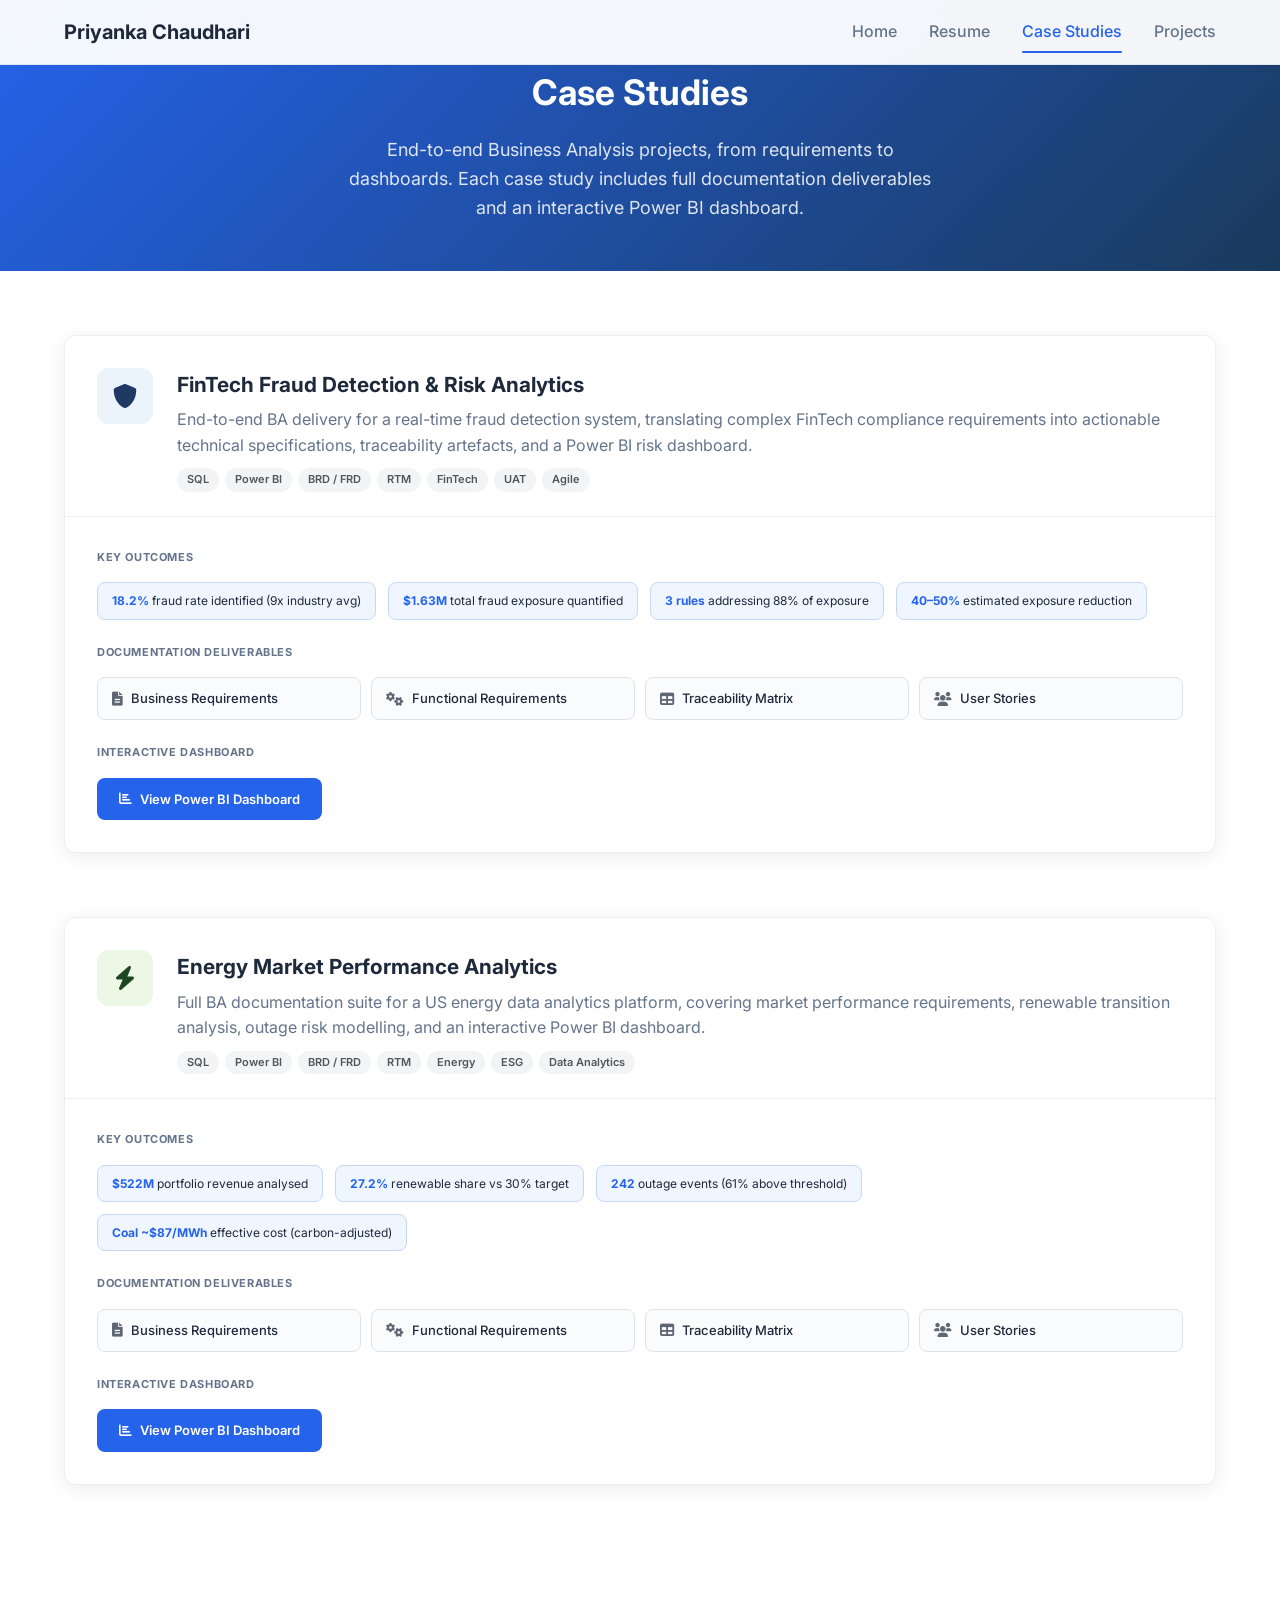
==== case-studies.html @ 2fd96d3e "Move projects to dedicated projects.html page, add to nav on all pages" ====
<!DOCTYPE html>
<html lang="en">
<head>
    <meta charset="UTF-8">
    <meta name="viewport" content="width=device-width, initial-scale=1.0">
    <title>Case Studies - Priyanka Chaudhari</title>
    <meta name="description" content="Business Analysis case studies by Priyanka Chaudhari: FinTech Fraud Detection and Energy Analytics Platform">

    <!-- Fonts -->
    <link href="https://fonts.googleapis.com/css2?family=Inter:wght@300;400;500;600;700&display=swap" rel="stylesheet">

    <!-- Icons -->
    <link href="https://cdnjs.cloudflare.com/ajax/libs/font-awesome/6.0.0/css/all.min.css" rel="stylesheet">

    <!-- Styles -->
    <link rel="stylesheet" href="css/style.css">

    <style>
        .case-studies-header {
            background: linear-gradient(135deg, var(--primary-color) 0%, #1a3a5c 100%);
            color: white;
            padding: var(--spacing-3xl) 0 var(--spacing-2xl);
            text-align: center;
        }
        .case-studies-header h1 { font-size: 2.2rem; font-weight: 700; margin-bottom: var(--spacing-md); }
        .case-studies-header p  { font-size: var(--font-size-lg); opacity: 0.85; max-width: 600px; margin: 0 auto; }

        .case-studies-grid {
            padding: var(--spacing-3xl) 0;
        }

        .case-card {
            background: white;
            border-radius: 12px;
            box-shadow: 0 4px 20px rgba(0,0,0,0.08);
            overflow: hidden;
            margin-bottom: var(--spacing-3xl);
            border: 1px solid #eee;
        }

        .case-card-header {
            padding: var(--spacing-xl) var(--spacing-xl) var(--spacing-lg);
            border-bottom: 1px solid #f0f0f0;
            display: flex;
            align-items: flex-start;
            gap: var(--spacing-lg);
        }

        .case-icon {
            width: 56px;
            height: 56px;
            border-radius: 12px;
            display: flex;
            align-items: center;
            justify-content: center;
            font-size: 1.5rem;
            flex-shrink: 0;
        }
        .case-icon.blue  { background: #EBF3FB; color: #1F3864; }
        .case-icon.green { background: #EDF7E6; color: #1E4620; }

        .case-card-header-text h2 { font-size: 1.3rem; font-weight: 700; color: var(--text-primary); margin-bottom: 6px; }
        .case-card-header-text p  { font-size: var(--font-size-base); color: var(--text-secondary); line-height: 1.6; }

        .case-tags {
            display: flex;
            flex-wrap: wrap;
            gap: 6px;
            margin-top: 10px;
        }
        .case-tag {
            background: #f3f4f6;
            color: #555;
            font-size: 11px;
            font-weight: 600;
            padding: 3px 10px;
            border-radius: 20px;
        }

        .case-body {
            padding: var(--spacing-xl);
        }

        .case-section-title {
            font-size: 11px;
            font-weight: 700;
            text-transform: uppercase;
            letter-spacing: 0.6px;
            color: var(--text-secondary);
            margin-bottom: var(--spacing-md);
            margin-top: var(--spacing-lg);
        }
        .case-section-title:first-child { margin-top: 0; }

        .deliverables-grid {
            display: grid;
            grid-template-columns: repeat(auto-fit, minmax(160px, 1fr));
            gap: 10px;
            margin-bottom: var(--spacing-lg);
        }

        .deliverable-btn {
            display: flex;
            align-items: center;
            gap: 8px;
            padding: 10px 14px;
            border: 1.5px solid #dde3ea;
            border-radius: 8px;
            text-decoration: none;
            color: var(--text-primary);
            font-size: 13px;
            font-weight: 500;
            transition: all 0.2s;
            background: #fafbfc;
        }
        .deliverable-btn:hover {
            border-color: var(--primary-color);
            color: var(--primary-color);
            background: #f0f6ff;
            transform: translateY(-1px);
            box-shadow: 0 2px 8px rgba(0,0,0,0.08);
        }
        .deliverable-btn i { font-size: 14px; opacity: 0.7; }

        .dashboard-btn {
            display: inline-flex;
            align-items: center;
            gap: 8px;
            padding: 11px 22px;
            background: var(--primary-color);
            color: white;
            border-radius: 8px;
            text-decoration: none;
            font-size: 13px;
            font-weight: 600;
            transition: all 0.2s;
        }
        .dashboard-btn:hover {
            background: #1a3a5c;
            transform: translateY(-1px);
            box-shadow: 0 4px 12px rgba(0,0,0,0.15);
        }

        .outcome-row {
            display: flex;
            flex-wrap: wrap;
            gap: 12px;
            margin-bottom: var(--spacing-lg);
        }
        .outcome-chip {
            background: #f0f6ff;
            border: 1px solid #c5d8f5;
            border-radius: 8px;
            padding: 8px 14px;
            font-size: 12px;
            color: var(--text-primary);
        }
        .outcome-chip strong { color: var(--primary-color); }
    </style>
</head>
<body>
    <!-- Navigation -->
    <nav class="navbar">
        <div class="nav-container">
            <div class="nav-logo">
                <a href="index.html">Priyanka Chaudhari</a>
            </div>
            <div class="nav-menu" id="nav-menu">
                <a href="index.html" class="nav-link">Home</a>
                <a href="resume.html" class="nav-link">Resume</a>
                <a href="case-studies.html" class="nav-link active">Case Studies</a>
                <a href="projects.html" class="nav-link">Projects</a>

            </div>
            <div class="hamburger" id="hamburger">
                <span class="bar"></span>
                <span class="bar"></span>
                <span class="bar"></span>
            </div>
        </div>
    </nav>

    <!-- Header -->
    <section class="case-studies-header">
        <div class="container">
            <h1>Case Studies</h1>
            <p>End-to-end Business Analysis projects, from requirements to dashboards. Each case study includes full documentation deliverables and an interactive Power BI dashboard.</p>
        </div>
    </section>

    <!-- Case Studies -->
    <section class="case-studies-grid">
        <div class="container">

            <!-- Case Study 1: FinTech Fraud Detection -->
            <div class="case-card">
                <div class="case-card-header">
                    <div class="case-icon blue"><i class="fas fa-shield-alt"></i></div>
                    <div class="case-card-header-text">
                        <h2>FinTech Fraud Detection & Risk Analytics</h2>
                        <p>End-to-end BA delivery for a real-time fraud detection system, translating complex FinTech compliance requirements into actionable technical specifications, traceability artefacts, and a Power BI risk dashboard.</p>
                        <div class="case-tags">
                            <span class="case-tag">SQL</span>
                            <span class="case-tag">Power BI</span>
                            <span class="case-tag">BRD / FRD</span>
                            <span class="case-tag">RTM</span>
                            <span class="case-tag">FinTech</span>
                            <span class="case-tag">UAT</span>
                            <span class="case-tag">Agile</span>
                        </div>
                    </div>
                </div>
                <div class="case-body">
                    <div class="case-section-title">Key Outcomes</div>
                    <div class="outcome-row">
                        <div class="outcome-chip"><strong>18.2%</strong> fraud rate identified (9x industry avg)</div>
                        <div class="outcome-chip"><strong>$1.63M</strong> total fraud exposure quantified</div>
                        <div class="outcome-chip"><strong>3 rules</strong> addressing 88% of exposure</div>
                        <div class="outcome-chip"><strong>40–50%</strong> estimated exposure reduction</div>
                    </div>

                    <div class="case-section-title">Documentation Deliverables</div>
                    <div class="deliverables-grid">
                        <a href="projects/P1_BRD_FinTech_Fraud.html" class="deliverable-btn" target="_blank">
                            <i class="fas fa-file-alt"></i> Business Requirements
                        </a>
                        <a href="projects/P1_FRD_FinTech_Fraud.html" class="deliverable-btn" target="_blank">
                            <i class="fas fa-cogs"></i> Functional Requirements
                        </a>
                        <a href="projects/P1_RTM_FinTech_Fraud.html" class="deliverable-btn" target="_blank">
                            <i class="fas fa-table"></i> Traceability Matrix
                        </a>
                        <a href="projects/P1_UserStories_FinTech_Fraud.html" class="deliverable-btn" target="_blank">
                            <i class="fas fa-users"></i> User Stories
                        </a>
                    </div>

                    <div class="case-section-title">Interactive Dashboard</div>
                    <a href="projects/P1_Fraud_PowerBI_Dashboard.html" class="dashboard-btn" target="_blank">
                        <i class="fas fa-chart-bar"></i> View Power BI Dashboard
                    </a>
                </div>
            </div>

            <!-- Case Study 2: Energy Analytics -->
            <div class="case-card">
                <div class="case-card-header">
                    <div class="case-icon green"><i class="fas fa-bolt"></i></div>
                    <div class="case-card-header-text">
                        <h2>Energy Market Performance Analytics</h2>
                        <p>Full BA documentation suite for a US energy data analytics platform, covering market performance requirements, renewable transition analysis, outage risk modelling, and an interactive Power BI dashboard.</p>
                        <div class="case-tags">
                            <span class="case-tag">SQL</span>
                            <span class="case-tag">Power BI</span>
                            <span class="case-tag">BRD / FRD</span>
                            <span class="case-tag">RTM</span>
                            <span class="case-tag">Energy</span>
                            <span class="case-tag">ESG</span>
                            <span class="case-tag">Data Analytics</span>
                        </div>
                    </div>
                </div>
                <div class="case-body">
                    <div class="case-section-title">Key Outcomes</div>
                    <div class="outcome-row">
                        <div class="outcome-chip"><strong>$522M</strong> portfolio revenue analysed</div>
                        <div class="outcome-chip"><strong>27.2%</strong> renewable share vs 30% target</div>
                        <div class="outcome-chip"><strong>242</strong> outage events (61% above threshold)</div>
                        <div class="outcome-chip"><strong>Coal ~$87/MWh</strong> effective cost (carbon-adjusted)</div>
                    </div>

                    <div class="case-section-title">Documentation Deliverables</div>
                    <div class="deliverables-grid">
                        <a href="projects/P2_BRD_Energy_Analytics.html" class="deliverable-btn" target="_blank">
                            <i class="fas fa-file-alt"></i> Business Requirements
                        </a>
                        <a href="projects/P2_FRD_Energy_Analytics.html" class="deliverable-btn" target="_blank">
                            <i class="fas fa-cogs"></i> Functional Requirements
                        </a>
                        <a href="projects/P2_RTM_Energy_Analytics.html" class="deliverable-btn" target="_blank">
                            <i class="fas fa-table"></i> Traceability Matrix
                        </a>
                        <a href="projects/P2_UserStories_Energy_Analytics.html" class="deliverable-btn" target="_blank">
                            <i class="fas fa-users"></i> User Stories
                        </a>
                    </div>

                    <div class="case-section-title">Interactive Dashboard</div>
                    <a href="projects/P2_Energy_PowerBI_Dashboard.html" class="dashboard-btn" target="_blank">
                        <i class="fas fa-chart-bar"></i> View Power BI Dashboard
                    </a>
                </div>
            </div>

        </div>
    </section>

    <script src="js/script.js"></script>
</body>
</html>
---- css/style.css ----
/* Reset and Base Styles */
* {
    margin: 0;
    padding: 0;
    box-sizing: border-box;
}

:root {
    /* Colors */
    --primary-color: #2563eb;
    --primary-dark: #1d4ed8;
    --secondary-color: #64748b;
    --accent-color: #f59e0b;
    --text-primary: #1e293b;
    --text-secondary: #64748b;
    --text-muted: #94a3b8;
    --background: #ffffff;
    --background-alt: #f8fafc;
    --border-color: #e2e8f0;
    --success-color: #10b981;
    --error-color: #ef4444;
    
    /* Typography */
    --font-family: 'Inter', system-ui, -apple-system, sans-serif;
    --font-size-xs: 0.75rem;
    --font-size-sm: 0.875rem;
    --font-size-base: 1rem;
    --font-size-lg: 1.125rem;
    --font-size-xl: 1.25rem;
    --font-size-2xl: 1.5rem;
    --font-size-3xl: 1.875rem;
    --font-size-4xl: 2.25rem;
    --font-size-5xl: 3rem;
    
    /* Spacing */
    --spacing-xs: 0.5rem;
    --spacing-sm: 0.75rem;
    --spacing-md: 1rem;
    --spacing-lg: 1.5rem;
    --spacing-xl: 2rem;
    --spacing-2xl: 3rem;
    --spacing-3xl: 4rem;
    
    /* Layout */
    --container-max-width: 1200px;
    --border-radius: 0.5rem;
    --border-radius-lg: 1rem;
    --shadow-sm: 0 1px 2px rgba(0, 0, 0, 0.05);
    --shadow-md: 0 4px 6px rgba(0, 0, 0, 0.07);
    --shadow-lg: 0 10px 15px rgba(0, 0, 0, 0.1);
    --shadow-xl: 0 20px 25px rgba(0, 0, 0, 0.1);
    
    /* Transitions */
    --transition-fast: 0.15s ease-in-out;
    --transition-base: 0.25s ease-in-out;
    --transition-slow: 0.5s ease-in-out;
}

body {
    font-family: var(--font-family);
    font-size: var(--font-size-base);
    line-height: 1.6;
    color: var(--text-primary);
    background-color: var(--background);
}

/* Utility Classes */
.container {
    max-width: var(--container-max-width);
    margin: 0 auto;
    padding: 0 var(--spacing-lg);
}

.section-title {
    font-size: var(--font-size-3xl);
    font-weight: 700;
    color: var(--text-primary);
    margin-bottom: var(--spacing-xl);
    text-align: center;
}

.highlight {
    color: var(--primary-color);
}

/* Buttons */
.btn {
    display: inline-flex;
    align-items: center;
    gap: var(--spacing-xs);
    padding: var(--spacing-sm) var(--spacing-lg);
    font-size: var(--font-size-base);
    font-weight: 500;
    text-decoration: none;
    border: none;
    border-radius: var(--border-radius);
    cursor: pointer;
    transition: all var(--transition-base);
    text-align: center;
}

.btn-primary {
    background-color: var(--primary-color);
    color: white;
}

.btn-primary:hover {
    background-color: var(--primary-dark);
    transform: translateY(-1px);
    box-shadow: var(--shadow-md);
}

.btn-secondary {
    background-color: transparent;
    color: var(--primary-color);
    border: 2px solid var(--primary-color);
}

.btn-secondary:hover {
    background-color: var(--primary-color);
    color: white;
}

/* Navigation */
.navbar {
    position: fixed;
    top: 0;
    left: 0;
    right: 0;
    background: rgba(255, 255, 255, 0.95);
    backdrop-filter: blur(10px);
    border-bottom: 1px solid var(--border-color);
    z-index: 1000;
    padding: var(--spacing-md) 0;
}

.nav-container {
    max-width: var(--container-max-width);
    margin: 0 auto;
    padding: 0 var(--spacing-lg);
    display: flex;
    justify-content: space-between;
    align-items: center;
}

.nav-logo a {
    font-size: var(--font-size-xl);
    font-weight: 700;
    color: var(--text-primary);
    text-decoration: none;
}

.nav-menu {
    display: flex;
    gap: var(--spacing-xl);
}

.nav-link {
    color: var(--text-secondary);
    text-decoration: none;
    font-weight: 500;
    transition: color var(--transition-base);
    position: relative;
}

.nav-link:hover,
.nav-link.active {
    color: var(--primary-color);
}

.nav-link.active::after {
    content: '';
    position: absolute;
    bottom: -8px;
    left: 0;
    right: 0;
    height: 2px;
    background-color: var(--primary-color);
    border-radius: 1px;
}

.hamburger {
    display: none;
    flex-direction: column;
    cursor: pointer;
    gap: 4px;
}

.bar {
    width: 25px;
    height: 2px;
    background-color: var(--text-primary);
    transition: var(--transition-base);
}

/* Hero Section */
.hero {
    min-height: 100vh;
    display: flex;
    align-items: center;
    padding: var(--spacing-3xl) 0;
    background: linear-gradient(135deg, var(--background) 0%, var(--background-alt) 100%);
}

.hero-container {
    max-width: var(--container-max-width);
    margin: 0 auto;
    padding: 0 var(--spacing-lg);
    display: grid;
    grid-template-columns: 1fr 1fr;
    gap: var(--spacing-3xl);
    align-items: center;
}

.hero-title {
    font-size: var(--font-size-5xl);
    font-weight: 800;
    line-height: 1.1;
    margin-bottom: var(--spacing-lg);
}

.hero-subtitle {
    font-size: var(--font-size-xl);
    color: var(--text-secondary);
    margin-bottom: var(--spacing-lg);
}

.hero-description {
    font-size: var(--font-size-lg);
    color: var(--text-secondary);
    margin-bottom: var(--spacing-2xl);
    line-height: 1.7;
}

.hero-buttons {
    display: flex;
    gap: var(--spacing-lg);
}

.hero-image {
    display: flex;
    justify-content: center;
}

.profile-placeholder {
    width: 300px;
    height: 300px;
    background: linear-gradient(135deg, var(--primary-color), var(--accent-color));
    border-radius: 50%;
    display: flex;
    align-items: center;
    justify-content: center;
    font-size: 120px;
    color: white;
    box-shadow: var(--shadow-xl);
}

/* About Section */
.about {
    padding: var(--spacing-3xl) 0;
    background-color: var(--background-alt);
}

.about-content {
    display: grid;
    grid-template-columns: 2fr 1fr;
    gap: var(--spacing-3xl);
    margin-top: var(--spacing-xl);
}

.about-text p {
    font-size: var(--font-size-lg);
    color: var(--text-secondary);
    margin-bottom: var(--spacing-lg);
    line-height: 1.7;
}

.about-stats {
    display: flex;
    gap: var(--spacing-xl);
    margin-top: var(--spacing-xl);
    flex-wrap: wrap;
}

.about-stats .stat-item {
    text-align: center;
    min-width: 100px;
}

.about-stats .stat-number {
    font-size: 2.5rem;
    font-weight: 700;
    color: var(--primary-color);
    line-height: 1;
}

.about-stats .stat-label {
    font-size: var(--font-size-sm);
    color: var(--text-secondary);
    margin-top: 0.25rem;
}

.skills h3 {
    font-size: var(--font-size-xl);
    margin-bottom: var(--spacing-md);
    color: var(--text-primary);
}

.skill-tags {
    display: flex;
    flex-wrap: wrap;
    gap: var(--spacing-sm);
}

.skill-tag {
    background-color: var(--primary-color);
    color: white;
    padding: var(--spacing-xs) var(--spacing-md);
    border-radius: var(--border-radius);
    font-size: var(--font-size-base);
    font-weight: 500;
}

/* Featured Work Section */
.featured-work {
    padding: var(--spacing-3xl) 0;
}

.work-grid {
    display: grid;
    grid-template-columns: repeat(auto-fit, minmax(350px, 1fr));
    gap: var(--spacing-2xl);
    margin-top: var(--spacing-xl);
}

.work-item {
    background: var(--background);
    border-radius: var(--border-radius-lg);
    overflow: hidden;
    box-shadow: var(--shadow-md);
    transition: transform var(--transition-base);
}

.work-item:hover {
    transform: translateY(-4px);
    box-shadow: var(--shadow-xl);
}

.work-image {
    height: 200px;
    position: relative;
}

.work-placeholder {
    width: 100%;
    height: 100%;
    background: linear-gradient(135deg, var(--border-color), var(--background-alt));
    display: flex;
    align-items: center;
    justify-content: center;
    font-size: 40px;
    color: var(--text-muted);
}

.work-content {
    padding: var(--spacing-lg);
}

.work-content h3 {
    font-size: var(--font-size-xl);
    margin-bottom: var(--spacing-sm);
    color: var(--text-primary);
}

.work-content p {
    color: var(--text-secondary);
    line-height: 1.6;
}

/* Analytics Section */
.analytics {
    padding: var(--spacing-3xl) 0;
    background-color: var(--background);
}

.analytics-grid {
    display: grid;
    grid-template-columns: repeat(auto-fit, minmax(200px, 1fr));
    gap: var(--spacing-xl);
    margin-bottom: var(--spacing-3xl);
}

.stat-card {
    background: var(--background-alt);
    border-radius: var(--border-radius-lg);
    padding: var(--spacing-xl);
    text-align: center;
    box-shadow: var(--shadow-md);
    transition: transform var(--transition-base);
}

.stat-card:hover {
    transform: translateY(-2px);
    box-shadow: var(--shadow-lg);
}

.stat-number {
    font-size: var(--font-size-3xl);
    font-weight: 700;
    color: var(--primary-color);
    margin-bottom: var(--spacing-xs);
}

.stat-label {
    color: var(--text-secondary);
    font-size: var(--font-size-sm);
    font-weight: 500;
    text-transform: uppercase;
    letter-spacing: 0.5px;
}

.visitor-map {
    margin-top: var(--spacing-3xl);
}

.visitor-map h3 {
    text-align: center;
    margin-bottom: var(--spacing-xl);
    color: var(--text-primary);
}

.map-container {
    background: var(--background-alt);
    border-radius: var(--border-radius-lg);
    padding: var(--spacing-2xl);
    min-height: 400px;
    display: flex;
    align-items: center;
    justify-content: center;
}

.map-placeholder {
    text-align: center;
    color: var(--text-secondary);
}

.map-placeholder i {
    font-size: 4rem;
    margin-bottom: var(--spacing-lg);
    color: var(--primary-color);
}

.prd-link {
    color: var(--primary-color);
    text-decoration: none;
    font-weight: 500;
    font-size: var(--font-size-sm);
}

.prd-link:hover {
    text-decoration: underline;
}

.project-links {
    display: flex;
    flex-wrap: wrap;
    gap: 0.5rem;
    margin-top: 0.75rem;
}

/* Projects Section */
.projects {
    padding: var(--spacing-3xl) 0;
    background-color: var(--background);
}

.projects-grid {
    display: flex;
    flex-direction: column;
    gap: var(--spacing-2xl);
    margin-top: var(--spacing-xl);
}

.project-card {
    background: var(--background-alt);
    border-radius: var(--border-radius-lg);
    padding: var(--spacing-2xl);
    box-shadow: var(--shadow-md);
    border: 1px solid var(--border-color);
    transition: box-shadow var(--transition-base);
}

.project-card:hover {
    box-shadow: var(--shadow-xl);
}

.project-header {
    display: flex;
    align-items: flex-start;
    gap: var(--spacing-lg);
    margin-bottom: var(--spacing-lg);
}

.project-icon {
    flex-shrink: 0;
    width: 3rem;
    height: 3rem;
    background: var(--primary-color);
    border-radius: var(--border-radius);
    display: flex;
    align-items: center;
    justify-content: center;
    color: white;
    font-size: var(--font-size-xl);
}

.project-title-group {
    flex: 1;
    display: flex;
    align-items: center;
    flex-wrap: wrap;
    gap: var(--spacing-md);
}

.project-title {
    font-size: var(--font-size-2xl);
    font-weight: 700;
    color: var(--text-primary);
    flex: 1;
    min-width: 200px;
}

.project-actions {
    display: flex;
    gap: var(--spacing-sm);
    flex-shrink: 0;
}

.btn-sm {
    padding: 0.375rem var(--spacing-md);
    font-size: var(--font-size-sm);
}

.btn-outline {
    background: transparent;
    color: var(--primary-color);
    border: 1.5px solid var(--primary-color);
    display: inline-flex;
    align-items: center;
    gap: var(--spacing-xs);
    padding: var(--spacing-sm) var(--spacing-lg);
    font-size: var(--font-size-base);
    font-weight: 500;
    text-decoration: none;
    border-radius: var(--border-radius);
    cursor: pointer;
    transition: all var(--transition-base);
}

.btn-outline:hover {
    background: var(--primary-color);
    color: white;
}

.project-description {
    font-size: var(--font-size-lg);
    color: var(--text-secondary);
    line-height: 1.7;
    margin-bottom: var(--spacing-xl);
}

.project-subpages {
    margin-bottom: var(--spacing-xl);
}

.subpages-label {
    font-size: var(--font-size-sm);
    font-weight: 600;
    text-transform: uppercase;
    letter-spacing: 0.05em;
    color: var(--text-muted);
    margin-bottom: var(--spacing-md);
}

.subpages-grid {
    display: grid;
    grid-template-columns: repeat(auto-fit, minmax(220px, 1fr));
    gap: var(--spacing-md);
}

.subpage-link {
    display: flex;
    flex-direction: column;
    gap: 0.25rem;
    padding: var(--spacing-md);
    background: var(--background);
    border: 1px solid var(--border-color);
    border-radius: var(--border-radius);
    text-decoration: none;
    transition: all var(--transition-base);
}

.subpage-link:hover {
    border-color: var(--primary-color);
    box-shadow: var(--shadow-md);
    transform: translateY(-2px);
}

.subpage-link i {
    font-size: var(--font-size-lg);
    color: var(--primary-color);
    margin-bottom: 0.25rem;
}

.subpage-name {
    font-size: var(--font-size-base);
    font-weight: 600;
    color: var(--text-primary);
}

.subpage-desc {
    font-size: var(--font-size-sm);
    color: var(--text-secondary);
    line-height: 1.5;
}

.project-tech {
    display: flex;
    flex-wrap: wrap;
    gap: var(--spacing-sm);
}

.tech-tag {
    background: var(--background);
    color: var(--primary-color);
    border: 1px solid var(--primary-color);
    padding: 0.25rem var(--spacing-md);
    border-radius: var(--border-radius);
    font-size: var(--font-size-sm);
    font-weight: 500;
}

/* Contact Section */
.contact {
    padding: var(--spacing-3xl) 0;
    background-color: var(--background-alt);
}

.contact-description {
    text-align: center;
    font-size: var(--font-size-lg);
    color: var(--text-secondary);
    margin-bottom: var(--spacing-2xl);
}

.contact-links {
    display: flex;
    justify-content: center;
    gap: var(--spacing-xl);
}

.contact-link {
    display: flex;
    align-items: center;
    gap: var(--spacing-sm);
    padding: var(--spacing-md) var(--spacing-lg);
    background: var(--background);
    color: var(--text-primary);
    text-decoration: none;
    border-radius: var(--border-radius);
    box-shadow: var(--shadow-sm);
    transition: all var(--transition-base);
    font-weight: 500;
}

.contact-link:hover {
    box-shadow: var(--shadow-md);
    transform: translateY(-2px);
    color: var(--primary-color);
}

/* Footer */
.footer {
    padding: var(--spacing-xl) 0;
    background-color: var(--text-primary);
    color: white;
    text-align: center;
}

.footer p {
    color: var(--text-muted);
}

/* Resume Styles */
.resume-header {
    padding: var(--spacing-3xl) 0 var(--spacing-2xl);
    background: linear-gradient(135deg, var(--primary-color), var(--primary-dark));
    color: white;
    margin-top: 80px;
}

.resume-intro {
    text-align: center;
}

.resume-intro h1 {
    font-size: var(--font-size-4xl);
    margin-bottom: var(--spacing-lg);
}

.resume-intro p {
    font-size: var(--font-size-lg);
    margin-bottom: var(--spacing-xl);
    opacity: 0.9;
}

.download-btn {
    background: rgba(255, 255, 255, 0.2);
    color: white;
    border: 2px solid rgba(255, 255, 255, 0.3);
}

.download-btn:hover {
    background: rgba(255, 255, 255, 0.3);
    border-color: rgba(255, 255, 255, 0.5);
}

.resume-content {
    padding: var(--spacing-3xl) 0;
}

.resume-grid {
    display: grid;
    grid-template-columns: 1fr 2fr;
    gap: var(--spacing-3xl);
}

.resume-section {
    margin-bottom: var(--spacing-2xl);
}

.resume-section:last-child {
    margin-bottom: 0;
}

.resume-section .section-title {
    font-size: var(--font-size-xl);
    margin-bottom: var(--spacing-lg);
    text-align: left;
    color: var(--primary-color);
    border-bottom: 2px solid var(--border-color);
    padding-bottom: var(--spacing-xs);
}

/* Resume Left Column */
.resume-left {
    background: var(--background-alt);
    padding: var(--spacing-2xl);
    border-radius: var(--border-radius-lg);
    height: fit-content;
}

.resume-name {
    font-size: var(--font-size-2xl);
    font-weight: 700;
    margin-bottom: var(--spacing-xs);
    text-align: center;
}

.resume-title {
    font-size: var(--font-size-lg);
    color: var(--text-secondary);
    text-align: center;
    margin-bottom: var(--spacing-xl);
}

.profile-photo .profile-placeholder {
    width: 150px;
    height: 150px;
    margin: 0 auto var(--spacing-lg);
    font-size: 60px;
}

.contact-info {
    margin-bottom: var(--spacing-xl);
}

.contact-item {
    display: flex;
    align-items: center;
    gap: var(--spacing-sm);
    margin-bottom: var(--spacing-sm);
    font-size: var(--font-size-sm);
    color: var(--text-secondary);
}

.contact-item i {
    width: 16px;
    color: var(--primary-color);
}

.skill-category {
    margin-bottom: var(--spacing-lg);
}

.skill-category h4 {
    font-size: var(--font-size-base);
    font-weight: 600;
    margin-bottom: var(--spacing-sm);
    color: var(--text-primary);
}

.skill-list {
    list-style: none;
}

.skill-list li {
    font-size: var(--font-size-sm);
    color: var(--text-secondary);
    margin-bottom: var(--spacing-xs);
    padding-left: var(--spacing-sm);
    position: relative;
}

.skill-list li::before {
    content: '•';
    color: var(--primary-color);
    position: absolute;
    left: 0;
}

.language-item {
    display: flex;
    justify-content: space-between;
    margin-bottom: var(--spacing-xs);
    font-size: var(--font-size-sm);
}

.language {
    color: var(--text-primary);
    font-weight: 500;
}

.proficiency {
    color: var(--text-secondary);
}

/* Resume Right Column */
.resume-right .resume-section p {
    color: var(--text-secondary);
    line-height: 1.7;
    margin-bottom: var(--spacing-lg);
}

.experience-item,
.education-item,
.certification-item,
.project-item {
    margin-bottom: var(--spacing-xl);
    padding-bottom: var(--spacing-lg);
    border-bottom: 1px solid var(--border-color);
}

.experience-item:last-child,
.education-item:last-child,
.certification-item:last-child,
.project-item:last-child {
    border-bottom: none;
    margin-bottom: 0;
}

.experience-header,
.education-header {
    display: flex;
    justify-content: space-between;
    align-items: flex-start;
    margin-bottom: var(--spacing-xs);
}

.job-title,
.degree,
.cert-name,
.project-name {
    font-size: var(--font-size-lg);
    font-weight: 600;
    color: var(--text-primary);
}

.job-period,
.education-period {
    font-size: var(--font-size-sm);
    color: var(--text-muted);
    font-weight: 500;
}

.company,
.school,
.cert-issuer {
    color: var(--text-secondary);
    margin-bottom: var(--spacing-sm);
    font-weight: 500;
}

.job-responsibilities {
    list-style: none;
    margin-top: var(--spacing-sm);
}

.job-responsibilities li {
    color: var(--text-secondary);
    margin-bottom: var(--spacing-xs);
    padding-left: var(--spacing-md);
    position: relative;
    line-height: 1.6;
}

.job-responsibilities li::before {
    content: '▸';
    color: var(--primary-color);
    position: absolute;
    left: 0;
}

.education-details {
    color: var(--text-muted);
    font-size: var(--font-size-sm);
    font-style: italic;
}

.project-description {
    color: var(--text-secondary);
    line-height: 1.6;
    margin-top: var(--spacing-xs);
}

/* Blog Styles */
.blog-header {
    padding: var(--spacing-3xl) 0 var(--spacing-2xl);
    background: linear-gradient(135deg, var(--background) 0%, var(--background-alt) 100%);
    margin-top: 80px;
}

.blog-intro {
    text-align: center;
}

.blog-intro h1 {
    font-size: var(--font-size-4xl);
    margin-bottom: var(--spacing-lg);
}

.blog-intro p {
    font-size: var(--font-size-lg);
    color: var(--text-secondary);
}

.blog-content {
    padding: var(--spacing-3xl) 0;
}

.blog-content .container {
    display: grid;
    grid-template-columns: 2fr 1fr;
    gap: var(--spacing-3xl);
}

.blog-grid {
    display: grid;
    gap: var(--spacing-2xl);
}

.blog-post {
    background: var(--background);
    border-radius: var(--border-radius-lg);
    overflow: hidden;
    box-shadow: var(--shadow-md);
    transition: transform var(--transition-base);
    display: grid;
    grid-template-columns: 300px 1fr;
    align-items: center;
}

.blog-post:hover {
    transform: translateY(-2px);
    box-shadow: var(--shadow-lg);
}

.blog-post.featured {
    grid-template-columns: 1fr;
    margin-bottom: var(--spacing-xl);
}

.post-image {
    height: 200px;
    position: relative;
}

.featured .post-image {
    height: 300px;
}

.post-placeholder {
    width: 100%;
    height: 100%;
    background: linear-gradient(135deg, var(--border-color), var(--background-alt));
    display: flex;
    align-items: center;
    justify-content: center;
    font-size: 40px;
    color: var(--text-muted);
}

.post-category {
    position: absolute;
    top: var(--spacing-md);
    left: var(--spacing-md);
    background: var(--primary-color);
    color: white;
    padding: var(--spacing-xs) var(--spacing-sm);
    border-radius: var(--border-radius);
    font-size: var(--font-size-xs);
    font-weight: 600;
    text-transform: uppercase;
}

.post-content {
    padding: var(--spacing-lg);
}

.post-meta {
    display: flex;
    gap: var(--spacing-lg);
    margin-bottom: var(--spacing-sm);
    font-size: var(--font-size-xs);
    color: var(--text-muted);
}

.post-meta span {
    display: flex;
    align-items: center;
    gap: var(--spacing-xs);
}

.post-title {
    margin-bottom: var(--spacing-sm);
}

.post-title a {
    color: var(--text-primary);
    text-decoration: none;
    font-weight: 600;
}

.featured .post-title {
    font-size: var(--font-size-2xl);
}

.blog-post:not(.featured) .post-title {
    font-size: var(--font-size-lg);
}

.post-title a:hover {
    color: var(--primary-color);
}

.post-excerpt {
    color: var(--text-secondary);
    line-height: 1.6;
    margin-bottom: var(--spacing-md);
}

.read-more {
    color: var(--primary-color);
    text-decoration: none;
    font-weight: 500;
    font-size: var(--font-size-sm);
    display: inline-flex;
    align-items: center;
    gap: var(--spacing-xs);
    transition: gap var(--transition-fast);
}

.read-more:hover {
    gap: var(--spacing-sm);
}

/* Blog Sidebar */
.blog-sidebar {
    background: var(--background-alt);
    padding: var(--spacing-2xl);
    border-radius: var(--border-radius-lg);
    height: fit-content;
}

.sidebar-widget {
    margin-bottom: var(--spacing-2xl);
}

.sidebar-widget:last-child {
    margin-bottom: 0;
}

.sidebar-widget h3 {
    font-size: var(--font-size-lg);
    margin-bottom: var(--spacing-lg);
    color: var(--text-primary);
}

.category-list,
.recent-posts {
    list-style: none;
}

.category-list li,
.recent-posts li {
    margin-bottom: var(--spacing-sm);
}

.category-list a {
    color: var(--text-secondary);
    text-decoration: none;
    display: flex;
    justify-content: space-between;
    padding: var(--spacing-xs) 0;
    transition: color var(--transition-base);
}

.category-list a:hover {
    color: var(--primary-color);
}

.count {
    color: var(--text-muted);
    font-size: var(--font-size-sm);
}

.recent-posts li {
    padding-bottom: var(--spacing-sm);
    border-bottom: 1px solid var(--border-color);
}

.recent-posts li:last-child {
    border-bottom: none;
    margin-bottom: 0;
}

.recent-posts a {
    color: var(--text-primary);
    text-decoration: none;
    font-weight: 500;
    font-size: var(--font-size-sm);
    line-height: 1.4;
}

.recent-posts a:hover {
    color: var(--primary-color);
}

.recent-date {
    color: var(--text-muted);
    font-size: var(--font-size-xs);
    display: block;
    margin-top: var(--spacing-xs);
}

.tag-cloud {
    display: flex;
    flex-wrap: wrap;
    gap: var(--spacing-xs);
}

.tag {
    background: var(--background);
    color: var(--text-secondary);
    padding: var(--spacing-xs) var(--spacing-sm);
    border-radius: var(--border-radius);
    text-decoration: none;
    font-size: var(--font-size-xs);
    transition: all var(--transition-base);
}

.tag:hover {
    background: var(--primary-color);
    color: white;
}

/* Newsletter Section */
.newsletter {
    padding: var(--spacing-3xl) 0;
    background: var(--primary-color);
    color: white;
}

.newsletter-content {
    text-align: center;
}

.newsletter h2 {
    font-size: var(--font-size-3xl);
    margin-bottom: var(--spacing-lg);
}

.newsletter p {
    font-size: var(--font-size-lg);
    margin-bottom: var(--spacing-2xl);
    opacity: 0.9;
}

.newsletter-form {
    display: flex;
    justify-content: center;
    gap: var(--spacing-md);
    max-width: 500px;
    margin: 0 auto;
}

.newsletter-form input {
    flex: 1;
    padding: var(--spacing-sm) var(--spacing-md);
    border: none;
    border-radius: var(--border-radius);
    font-size: var(--font-size-base);
}

.newsletter-form input:focus {
    outline: none;
    box-shadow: 0 0 0 3px rgba(255, 255, 255, 0.3);
}

.newsletter-form .btn {
    background: white;
    color: var(--primary-color);
}

.newsletter-form .btn:hover {
    background: var(--background-alt);
}

/* Responsive Design */
@media (max-width: 768px) {
    :root {
        --font-size-5xl: 2.25rem;
        --font-size-4xl: 1.875rem;
        --font-size-3xl: 1.5rem;
        --spacing-3xl: 2rem;
    }
    
    .hamburger {
        display: flex;
    }
    
    .nav-menu {
        position: fixed;
        top: 80px;
        left: -100%;
        width: 100%;
        height: calc(100vh - 80px);
        background: var(--background);
        flex-direction: column;
        align-items: center;
        justify-content: flex-start;
        padding-top: var(--spacing-3xl);
        transition: left var(--transition-base);
        box-shadow: var(--shadow-lg);
    }
    
    .nav-menu.active {
        left: 0;
    }
    
    .nav-link {
        font-size: var(--font-size-lg);
        padding: var(--spacing-md) 0;
    }
    
    .hero-container {
        grid-template-columns: 1fr;
        gap: var(--spacing-2xl);
        text-align: center;
    }
    
    .hero-buttons {
        justify-content: center;
        flex-wrap: wrap;
    }
    
    .about-content {
        grid-template-columns: 1fr;
        gap: var(--spacing-2xl);
    }
    
    .work-grid {
        grid-template-columns: 1fr;
    }
    
    .contact-links {
        flex-direction: column;
        align-items: center;
    }
    
    .resume-grid {
        grid-template-columns: 1fr;
        gap: var(--spacing-2xl);
    }
    
    .resume-left {
        order: 2;
    }
    
    .resume-right {
        order: 1;
    }
    
    .experience-header,
    .education-header {
        flex-direction: column;
        align-items: flex-start;
        gap: var(--spacing-xs);
    }
    
    .blog-content .container {
        grid-template-columns: 1fr;
    }
    
    .blog-sidebar {
        order: -1;
        margin-bottom: var(--spacing-2xl);
    }
    
    .blog-post {
        grid-template-columns: 1fr;
    }
    
    .post-image {
        height: 200px;
    }
    
    .newsletter-form {
        flex-direction: column;
        gap: var(--spacing-md);
    }
}

@media (max-width: 480px) {
    .container {
        padding: 0 var(--spacing-md);
    }
    
    .nav-container {
        padding: 0 var(--spacing-md);
    }
    
    .hero-title {
        font-size: var(--font-size-4xl);
    }
    
    .profile-placeholder {
        width: 250px;
        height: 250px;
        font-size: 100px;
    }
    
    .skill-tags {
        justify-content: center;
    }
    
    .resume-left {
        padding: var(--spacing-lg);
    }
    
    .blog-sidebar {
        padding: var(--spacing-lg);
    }
}

/* Map statistics styling */
.map-stats {
    display: flex;
    flex-direction: column;
    gap: 12px;
}

.country-stat {
    display: flex;
    justify-content: space-between;
    align-items: center;
    padding: 10px 15px;
    background: rgba(var(--accent-color-rgb), 0.1);
    border-radius: 6px;
    border-left: 3px solid var(--accent-color);
}

.country-stat .country {
    font-weight: 500;
}

.country-stat .percentage {
    font-weight: 600;
    color: var(--accent-color);
}

/* PRD Modal */
.prd-modal {
    position: fixed;
    top: 0;
    left: 0;
    width: 100vw;
    height: 100vh;
    background: rgba(0, 0, 0, 0.8);
    display: flex;
    align-items: center;
    justify-content: center;
    z-index: 1000;
    animation: fadeIn 0.3s ease;
}

.modal-content {
    background: var(--bg-color);
    border-radius: 12px;
    box-shadow: 0 20px 40px rgba(0, 0, 0, 0.3);
    max-width: 500px;
    width: 90%;
    max-height: 80vh;
    overflow: hidden;
    animation: slideIn 0.3s ease;
}

.modal-header {
    padding: 20px 25px;
    border-bottom: 1px solid var(--border-color);
    display: flex;
    justify-content: space-between;
    align-items: center;
    background: var(--surface-color);
}

.modal-header h3 {
    margin: 0;
    color: var(--text-primary);
}

.modal-close {
    background: none;
    border: none;
    font-size: 24px;
    cursor: pointer;
    color: var(--text-secondary);
    padding: 0;
    width: 30px;
    height: 30px;
    display: flex;
    align-items: center;
    justify-content: center;
    border-radius: 50%;
    transition: all 0.2s ease;
}

.modal-close:hover {
    background: var(--accent-color);
    color: white;
}

.modal-body {
    padding: 25px;
}

.modal-body h4 {
    margin: 0 0 15px 0;
    color: var(--accent-color);
}

.modal-body p {
    color: var(--text-secondary);
    line-height: 1.6;
    margin-bottom: 25px;
}

.prd-actions {
    display: flex;
    gap: 15px;
    flex-wrap: wrap;
}

.prd-actions .btn {
    flex: 1;
    min-width: 140px;
    text-align: center;
    padding: 12px 20px;
    text-decoration: none;
    border-radius: 6px;
    font-weight: 500;
    transition: all 0.2s ease;
    display: flex;
    align-items: center;
    justify-content: center;
    gap: 8px;
}

.prd-actions .btn-primary {
    background: var(--accent-color);
    color: white;
}

.prd-actions .btn-primary:hover {
    background: var(--accent-hover);
    transform: translateY(-2px);
}

.prd-actions .btn-secondary {
    background: var(--surface-color);
    color: var(--text-primary);
    border: 1px solid var(--border-color);
}

.prd-actions .btn-secondary:hover {
    background: var(--border-color);
    transform: translateY(-2px);
}

@keyframes fadeIn {
    from { opacity: 0; }
    to { opacity: 1; }
}

@keyframes slideIn {
    from { 
        opacity: 0;
        transform: translateY(-30px) scale(0.95);
    }
    to { 
        opacity: 1;
        transform: translateY(0) scale(1);
    }
}

/* Notification system */
.notification {
    position: fixed;
    top: 20px;
    right: 20px;
    background: var(--surface-color);
    border-radius: 8px;
    box-shadow: 0 4px 12px rgba(0, 0, 0, 0.2);
    z-index: 1001;
    min-width: 300px;
    max-width: 400px;
    animation: slideInRight 0.3s ease;
}

.notification-success {
    border-left: 4px solid #10b981;
}

.notification-error {
    border-left: 4px solid #ef4444;
}

.notification-info {
    border-left: 4px solid var(--accent-color);
}

.notification-content {
    padding: 15px 20px;
    display: flex;
    align-items: center;
    gap: 12px;
}

.notification-icon {
    font-size: 18px;
    flex-shrink: 0;
}

.notification-message {
    color: var(--text-primary);
    font-size: 14px;
    line-height: 1.4;
}

@keyframes slideInRight {
    from {
        opacity: 0;
        transform: translateX(100%);
    }
    to {
        opacity: 1;
        transform: translateX(0);
    }
}

/* Blog Post Page Styles */
.blog-post-page {
    padding: var(--spacing-2xl) 0;
}

.post-header {
    text-align: center;
    max-width: 800px;
    margin: 0 auto var(--spacing-3xl);
    padding: 0 var(--spacing-md);
}

.post-header .post-meta {
    display: flex;
    justify-content: center;
    gap: var(--spacing-lg);
    margin-bottom: var(--spacing-lg);
    font-size: var(--font-size-sm);
    color: var(--text-muted);
}

.post-header .post-category {
    position: static;
    background: var(--primary-color);
    color: white;
    padding: var(--spacing-xs) var(--spacing-md);
    border-radius: var(--border-radius);
    font-size: var(--font-size-xs);
    font-weight: 600;
    text-transform: uppercase;
}

.post-header .post-title {
    font-size: var(--font-size-4xl);
    font-weight: 700;
    color: var(--text-primary);
    margin-bottom: var(--spacing-md);
    line-height: 1.2;
}

.post-subtitle {
    font-size: var(--font-size-xl);
    color: var(--text-secondary);
    font-weight: 400;
    margin-bottom: var(--spacing-xl);
    line-height: 1.4;
}

.post-navigation {
    margin-top: var(--spacing-xl);
}

.back-to-blog {
    color: var(--primary-color);
    text-decoration: none;
    font-weight: 500;
    display: inline-flex;
    align-items: center;
    gap: var(--spacing-sm);
    transition: color var(--transition-fast);
}

.back-to-blog:hover {
    color: var(--primary-dark);
}

.post-content-wrapper {
    display: grid;
    grid-template-columns: 1fr 300px;
    gap: var(--spacing-3xl);
    max-width: var(--container-max-width);
    margin: 0 auto;
    padding: 0 var(--spacing-md);
}

.post-main-content {
    max-width: none;
}

.content-section {
    margin-bottom: var(--spacing-2xl);
}

.content-section h2 {
    font-size: var(--font-size-2xl);
    font-weight: 600;
    color: var(--text-primary);
    margin-bottom: var(--spacing-lg);
    line-height: 1.3;
}

.content-section h3 {
    font-size: var(--font-size-xl);
    font-weight: 600;
    color: var(--text-primary);
    margin-bottom: var(--spacing-md);
    margin-top: var(--spacing-xl);
}

.content-section h4 {
    font-size: var(--font-size-lg);
    font-weight: 600;
    color: var(--text-primary);
    margin-bottom: var(--spacing-sm);
    margin-top: var(--spacing-lg);
}

.content-section p {
    color: var(--text-secondary);
    line-height: 1.7;
    margin-bottom: var(--spacing-md);
    font-size: var(--font-size-base);
}

.content-section ul, .content-section ol {
    margin: var(--spacing-md) 0 var(--spacing-lg) var(--spacing-lg);
    color: var(--text-secondary);
    line-height: 1.6;
}

.content-section li {
    margin-bottom: var(--spacing-xs);
}

.content-section li strong {
    color: var(--text-primary);
}

.tip-box, .warning-box, .code-block {
    background: var(--background-alt);
    border-radius: var(--border-radius);
    padding: var(--spacing-lg);
    margin: var(--spacing-xl) 0;
    border-left: 4px solid var(--primary-color);
}

.tip-box h4, .warning-box h4, .code-block h4 {
    display: flex;
    align-items: center;
    gap: var(--spacing-sm);
    margin-bottom: var(--spacing-sm);
    color: var(--text-primary);
    font-size: var(--font-size-base);
}

.warning-box {
    border-left-color: var(--error-color);
    background: #fef2f2;
}

.code-block {
    border-left-color: var(--accent-color);
    font-family: 'Monaco', 'Menlo', 'Ubuntu Mono', monospace;
}

.post-sidebar {
    background: var(--background-alt);
    border-radius: var(--border-radius-lg);
    padding: var(--spacing-xl);
    height: fit-content;
    position: sticky;
    top: var(--spacing-xl);
}

.sidebar-section {
    margin-bottom: var(--spacing-xl);
}

.sidebar-section:last-child {
    margin-bottom: 0;
}

.sidebar-section h3 {
    font-size: var(--font-size-lg);
    font-weight: 600;
    color: var(--text-primary);
    margin-bottom: var(--spacing-md);
}

.table-of-contents, .related-posts, .tools-list {
    list-style: none;
    margin: 0;
    padding: 0;
}

.table-of-contents li, .related-posts li {
    margin-bottom: var(--spacing-xs);
}

.table-of-contents a, .related-posts a {
    color: var(--text-secondary);
    text-decoration: none;
    font-size: var(--font-size-sm);
    transition: color var(--transition-fast);
}

.table-of-contents a:hover, .related-posts a:hover {
    color: var(--primary-color);
}

.tools-list li {
    display: flex;
    align-items: center;
    gap: var(--spacing-sm);
    margin-bottom: var(--spacing-sm);
    font-size: var(--font-size-sm);
    color: var(--text-secondary);
}

.post-footer {
    max-width: var(--container-max-width);
    margin: var(--spacing-3xl) auto 0;
    padding: var(--spacing-xl) var(--spacing-md) 0;
    border-top: 1px solid var(--border-color);
}

.post-tags, .post-share {
    margin-bottom: var(--spacing-xl);
}

.post-tags h4, .post-share h4 {
    font-size: var(--font-size-base);
    font-weight: 600;
    color: var(--text-primary);
    margin-bottom: var(--spacing-sm);
}

.tag {
    display: inline-block;
    background: var(--background-alt);
    color: var(--text-secondary);
    padding: var(--spacing-xs) var(--spacing-sm);
    border-radius: var(--border-radius);
    font-size: var(--font-size-xs);
    margin-right: var(--spacing-xs);
    margin-bottom: var(--spacing-xs);
    text-decoration: none;
    transition: background var(--transition-fast);
}

.tag:hover {
    background: var(--border-color);
}

.share-buttons {
    display: flex;
    gap: var(--spacing-sm);
}

.share-btn {
    display: flex;
    align-items: center;
    justify-content: center;
    width: 40px;
    height: 40px;
    border-radius: 50%;
    text-decoration: none;
    color: white;
    transition: transform var(--transition-fast);
}

.share-btn:hover {
    transform: translateY(-2px);
}

.share-btn.twitter {
    background: #1da1f2;
}

.share-btn.linkedin {
    background: #0077b5;
}

.share-btn.facebook {
    background: #4267b2;
}

.post-navigation-footer {
    text-align: center;
    padding-top: var(--spacing-xl);
}

/* Responsive Design for Blog Posts */
@media (max-width: 1024px) {
    .post-content-wrapper {
        grid-template-columns: 1fr;
        gap: var(--spacing-xl);
    }
    
    .post-sidebar {
        position: static;
        order: -1;
    }
}

@media (max-width: 768px) {
    .post-header .post-title {
        font-size: var(--font-size-3xl);
    }
    
    .post-subtitle {
        font-size: var(--font-size-lg);
    }
    
    .post-header .post-meta {
        flex-direction: column;
        gap: var(--spacing-sm);
        align-items: center;
    }
    
    .content-section h2 {
        font-size: var(--font-size-xl);
    }
    
    .post-sidebar {
        padding: var(--spacing-md);
    }
    
    .share-buttons {
        justify-content: center;
    }
}
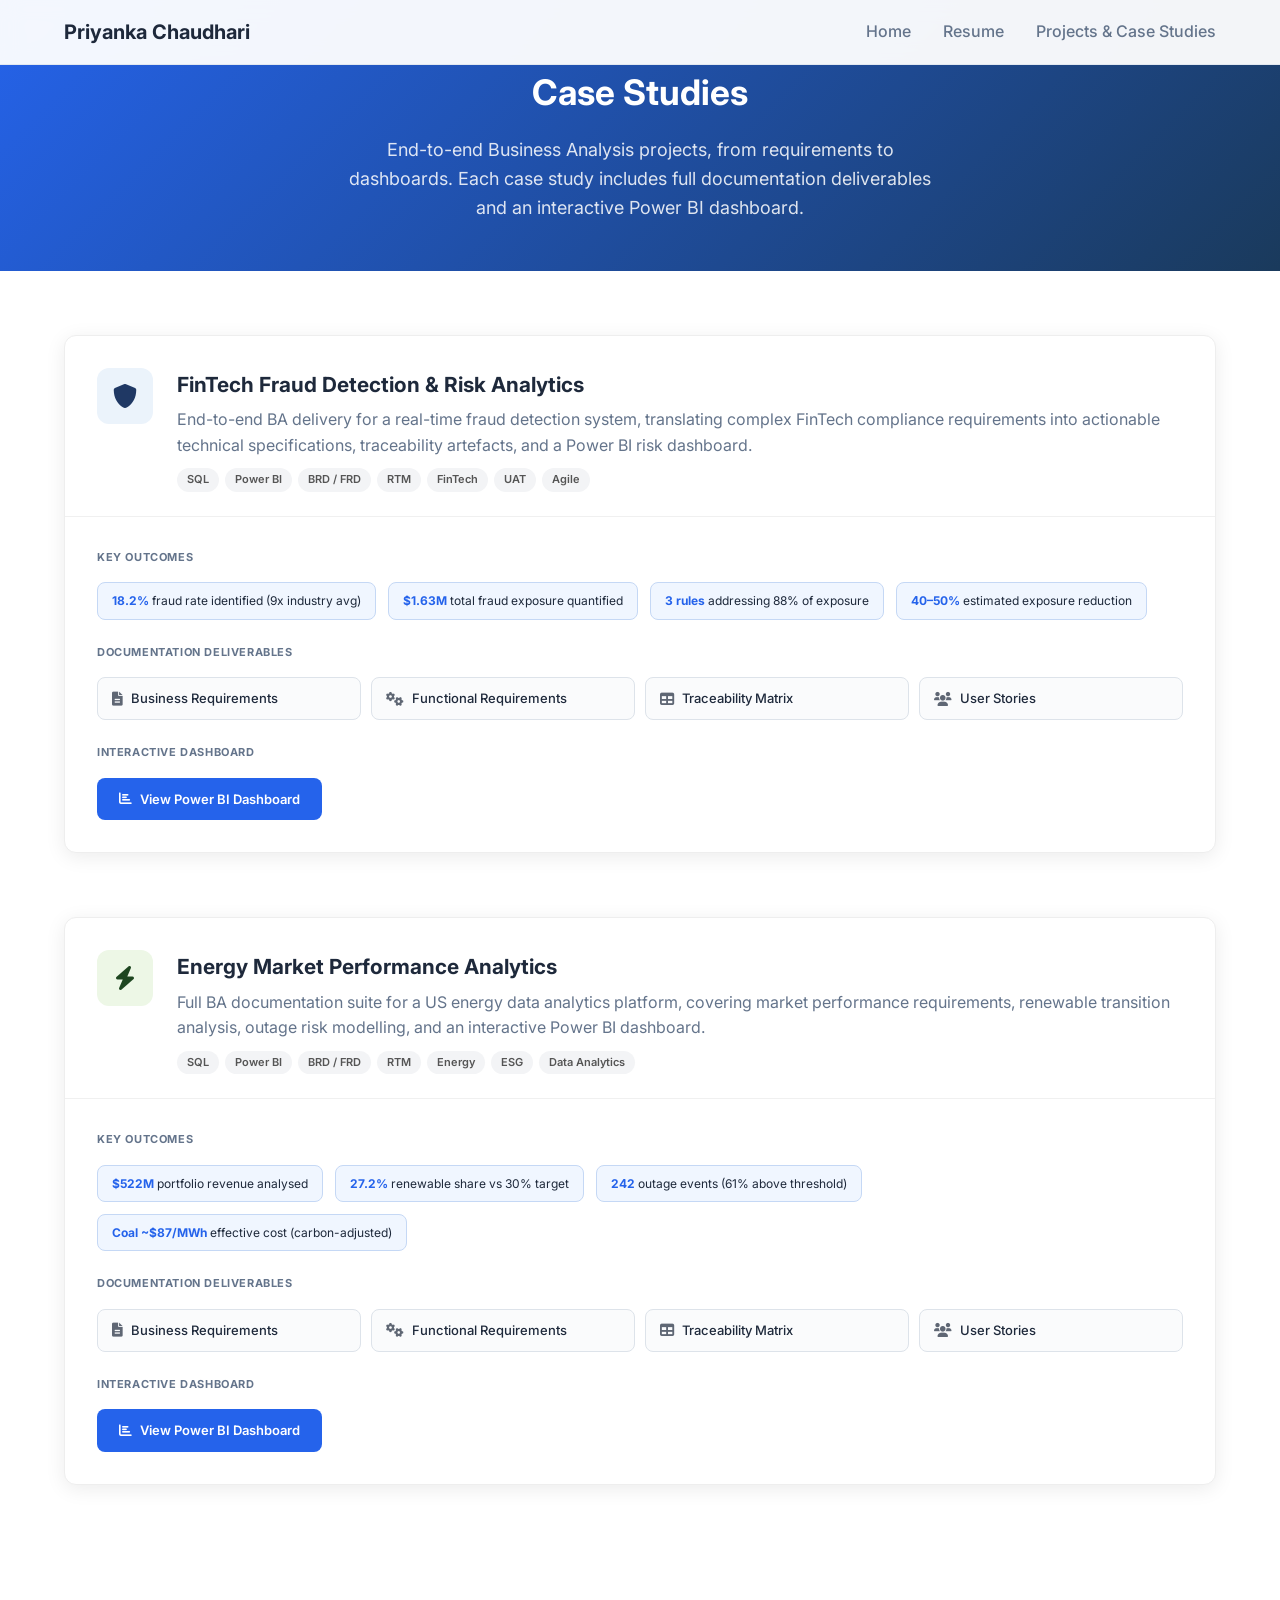
==== commit 9b9f831a: "Merge into Projects & Case Studies page, update nav across all pages" ====
--- a/case-studies.html
+++ b/case-studies.html
@@ -168,8 +168,7 @@
             <div class="nav-menu" id="nav-menu">
                 <a href="index.html" class="nav-link">Home</a>
                 <a href="resume.html" class="nav-link">Resume</a>
-                <a href="case-studies.html" class="nav-link active">Case Studies</a>
-                <a href="projects.html" class="nav-link">Projects</a>
+                <a href="projects.html" class="nav-link">Projects &amp; Case Studies</a>
 
             </div>
             <div class="hamburger" id="hamburger">
